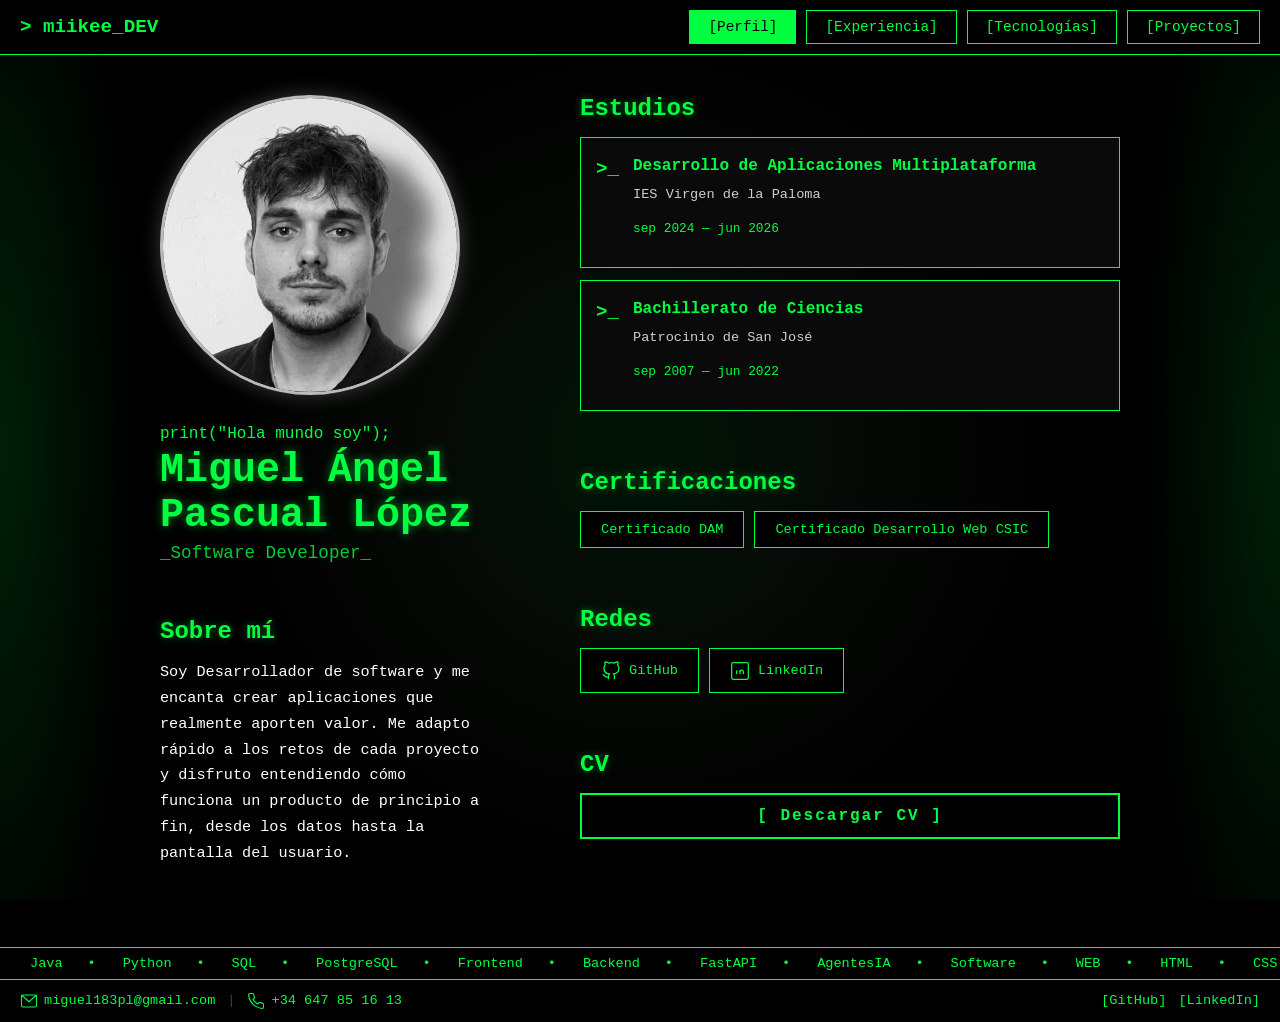
==== index.html @ 27bc2884 "Porfolio terminado" ====
<!DOCTYPE html>
<html lang="es">
<head>
    <meta charset="UTF-8">
    <meta name="viewport" content="width=device-width, initial-scale=1.0">
    <title>Miguel Ángel Pascual López | Portfolio</title>
    <link rel="stylesheet" href="css/general.css">
    <link rel="stylesheet" href="css/perfil.css">
</head>
<body>

    <nav class="navbar-top">
        <span class="brand">&gt; miikee_DEV</span>
        <a href="index.html" class="nav-btn active">[Perfil]</a>
        <a href="experiencia.html" class="nav-btn">[Experiencia]</a>
        <a href="tecnologias.html" class="nav-btn">[Tecnologías]</a>
        <a href="proyectos.html" class="nav-btn">[Proyectos]</a>
    </nav>

    <main class="main-content">

        <section class="hero">
            <!-- COLUMNA IZQUIERDA: IMAGEN + SOBRE MÍ -->
            <div class="hero-left">
                <div class="hero-image">
                    <img src="img/perfil.jpeg" alt="Foto de perfil">
                </div>

                <div class="hero-name">
                    <p class="greeting">print("Hola mundo soy");</p>
                    <h1>Miguel Ángel Pascual López</h1>
                    <p class="subtitle">_Software Developer_</p>
                </div>

                <div class="hero-section" id="sobre-mi">
                    <h2 class="section-title">Sobre mí</h2>
                    <div class="section-body">
                        <p>
                            Soy Desarrollador de software y me encanta crear aplicaciones 
                            que realmente aporten valor. Me adapto rápido a los retos de cada proyecto y disfruto 
                            entendiendo cómo funciona un producto de principio a fin, desde los datos 
                            hasta la pantalla del usuario.
                        </p>

                    </div>
                </div>
            </div>

            <!-- COLUMNA DERECHA: ESTUDIOS + CERTIFICACIONES -->
            <div class="hero-right">
                <div class="hero-section" id="estudios">
                    <h2 class="section-title">Estudios</h2>
                    <div class="section-body estudios-grid">
                        <div class="card">
                            <div class="card-icon">&gt;_</div>
                            <div class="card-content">
                                <h3>Desarrollo de Aplicaciones Multiplataforma</h3>
                                <p class="card-place">IES Virgen de la Paloma</p>
                                <p class="card-year">sep 2024 — jun 2026</p>
                            </div>
                        </div>
                        <div class="card">
                            <div class="card-icon">&gt;_</div>
                            <div class="card-content">
                                <h3>Bachillerato de Ciencias</h3>
                                <p class="card-place">Patrocinio de San José</p>
                                <p class="card-year">sep 2007 — jun 2022</p>
                            </div>
                        </div>
                    </div>
                </div>

                <div class="hero-section" id="certificaciones">
                    <h2 class="section-title">Certificaciones</h2>
                    <div class="section-body cert-grid">
                        <button class="cert-btn" data-cert="dam">Certificado DAM</button>
                        <button class="cert-btn" data-cert="csic">Certificado Desarrollo Web CSIC</button>
                    </div>
                </div>

                <div class="hero-section" id="redes">
                    <h2 class="section-title">Redes</h2>
                    <div class="section-body social-grid">
                        <a href="https://github.com/miikee183" target="_blank" class="social-btn">
                            <svg viewBox="0 0 24 24" fill="none" stroke="#00ff41" stroke-width="1.5" width="20" height="20">
                                <path d="M9 19c-5 1.5-5-2.5-7-3m14 6v-3.87a3.37 3.37 0 0 0-.94-2.61c3.14-.35 6.44-1.54 6.44-7A5.44 5.44 0 0 0 20 4.77 5.07 5.07 0 0 0 19.91 1S18.73.65 16 2.48a13.38 13.38 0 0 0-7 0C6.27.65 5.09 1 5.09 1A5.07 5.07 0 0 0 5 4.77a5.44 5.44 0 0 0-1.5 3.78c0 5.42 3.3 6.61 6.44 7A3.37 3.37 0 0 0 9 18.13V22"/>
                            </svg>
                            GitHub
                        </a>
                        <a href="https://www.linkedin.com/in/miguel-%C3%A1ngel-pascual-l%C3%B3pez-2480433a8/" target="_blank" class="social-btn">
                            <svg viewBox="0 0 24 24" fill="none" stroke="#00ff41" stroke-width="1.5" width="20" height="20">
                                <rect x="2" y="2" width="20" height="20" rx="2"/>
                                <path d="M8 11v5"/>
                                <path d="M8 8v0"/>
                                <path d="M12 16v-5"/>
                                <path d="M16 16v-3a2 2 0 0 0-4 0"/>
                            </svg>
                            LinkedIn
                        </a>
                    </div>
                </div>

                <div class="hero-section" id="cv">
                    <h2 class="section-title">CV</h2>
                    <div class="section-body">
                        <button class="cv-btn" id="downloadCv">[ Descargar CV ]</button>
                    </div>
                </div>
            </div>
        </section>

    </main>

    <footer class="navbar-bottom">
        <div class="tech-marquee">
            <div class="marquee-track">
                <span>Java</span><span>Python</span><span>SQL</span><span>PostgreSQL</span>
                <span>Frontend</span><span>Backend</span><span>FastAPI</span><span>AgentesIA</span>
                <span>Software</span><span>WEB</span><span>HTML</span><span>CSS</span><span>JS</span>
                <span>Godot</span>
                <span>Java</span><span>Python</span><span>SQL</span><span>PostgreSQL</span>
                <span>Frontend</span><span>Backend</span><span>FastAPI</span><span>AgentesIA</span>
                <span>Software</span><span>WEB</span><span>HTML</span><span>CSS</span><span>JS</span>
                <span>Godot</span>
            </div>
        </div>
        <div class="bottom-row">
            <div class="contact-info">
                <span class="contact-item">
                    <svg class="icon-line" viewBox="0 0 24 24" fill="none" stroke="#00ff41" stroke-width="1.5" width="18" height="18">
                        <rect x="2" y="4" width="20" height="16" rx="2"/>
                        <polyline points="2,4 12,13 22,4"/>
                    </svg>
                    miguel183pl@gmail.com
                </span>
                <span class="contact-sep">|</span>
                <span class="contact-item">
                    <svg class="icon-line" viewBox="0 0 24 24" fill="none" stroke="#00ff41" stroke-width="1.5" width="18" height="18">
                        <path d="M22 16.92v3a2 2 0 0 1-2.18 2 19.79 19.79 0 0 1-8.63-3.07 19.5 19.5 0 0 1-6-6 19.79 19.79 0 0 1-3.07-8.67A2 2 0 0 1 4.11 2h3a2 2 0 0 1 2 1.72 12.84 12.84 0 0 0 .7 2.81 2 2 0 0 1-.45 2.11L8.09 9.91a16 16 0 0 0 6 6l1.27-1.27a2 2 0 0 1 2.11-.45 12.84 12.84 0 0 0 2.81.7A2 2 0 0 1 22 16.92z"/>
                    </svg>
                    +34 647 85 16 13
                </span>
            </div>
            <div class="social-foot">
                <a href="https://github.com/miikee183" target="_blank">[GitHub]</a>
                <a href="https://www.linkedin.com/in/miguel-%C3%A1ngel-pascual-l%C3%B3pez-2480433a8/" target="_blank">[LinkedIn]</a>
            </div>
        </div>
    </footer>

    <div class="modal-overlay" id="certModal">
        <div class="modal-content">
            <button class="modal-close">&times;</button>
            <img id="certImage" src="" alt="Certificado">
        </div>
    </div>

    <script src="js/perfil.js"></script>
</body>
</html>
---- css/general.css ----
* {
    margin: 0;
    padding: 0;
    box-sizing: border-box;
}

body {
    background-color: #000;
    color: #fff;
    font-family: 'Courier New', Courier, monospace;
    min-height: 100vh;
    display: flex;
    flex-direction: column;
}

/* ========== TOP NAVBAR ========== */
.navbar-top {
    background-color: #000;
    border-bottom: 1px solid #00ff41;
    padding: 10px 20px;
    display: flex;
    align-items: center;
    gap: 10px;
    flex-wrap: wrap;
}

.navbar-top .brand {
    color: #00ff41;
    font-size: 1.2rem;
    font-weight: bold;
    margin-right: auto;
}

.nav-btn {
    background: #000;
    border: 1px solid #00ff41;
    color: #00ff41;
    padding: 8px 18px;
    font-family: 'Courier New', Courier, monospace;
    font-size: 0.9rem;
    cursor: pointer;
    transition: all 0.3s ease;
    text-decoration: none;
    display: inline-block;
}

.nav-btn:hover {
    background: #00ff41;
    color: #000;
    box-shadow: 0 0 10px #00ff41;
}

.nav-btn.active {
    background: #00ff41;
    color: #000;
}

/* ========== MAIN CONTENT ========== */
.main-content {
    flex: 1;
    padding: 40px 20px;
    max-width: 1000px;
    margin: 0 auto;
    width: 100%;
}

/* ========== BOTTOM BAR ========== */
.navbar-bottom {
    background-color: #000;
    border-top: 1px solid #00ff41;
    padding: 0;
    display: flex;
    flex-direction: column;
    font-size: 0.85rem;
}

.navbar-bottom .bottom-row {
    display: flex;
    justify-content: space-between;
    align-items: center;
    padding: 12px 20px;
    flex-wrap: wrap;
    gap: 10px;
}

.navbar-bottom .copy {
    color: #00ff41;
}

.navbar-bottom .social-links a {
    color: #00ff41;
    text-decoration: none;
    margin-left: 15px;
    border: 1px solid #00ff41;
    padding: 4px 12px;
    transition: all 0.3s ease;
}

.navbar-bottom .social-links a:hover {
    background: #00ff41;
    color: #000;
}

.navbar-bottom .contact-info {
    display: flex;
    align-items: center;
    gap: 12px;
    flex-wrap: wrap;
}

.navbar-bottom .contact-item {
    display: flex;
    align-items: center;
    gap: 6px;
    color: #00ff41;
}

.navbar-bottom .contact-item .icon-line {
    flex-shrink: 0;
}

.navbar-bottom .contact-sep {
    color: #00ff41;
    opacity: 0.4;
}

.navbar-bottom .social-foot {
    display: flex;
    align-items: center;
    gap: 12px;
}

.navbar-bottom .social-foot a {
    display: flex;
    align-items: center;
    gap: 5px;
    color: #00ff41;
    text-decoration: none;
    font-size: 0.85rem;
    transition: all 0.3s ease;
}

.navbar-bottom .social-foot a:hover {
    text-shadow: 0 0 8px #00ff41;
}

/* ========== TECH MARQUEE ========== */
.tech-marquee {
    width: 100%;
    overflow: hidden;
    border-bottom: 1px solid #00ff41;
    padding: 8px 0;
}

.tech-marquee .marquee-track {
    display: flex;
    gap: 0;
    width: max-content;
    animation: marqueeScroll 30s linear infinite;
}

.tech-marquee .marquee-track span {
    color: #00ff41;
    font-family: 'Courier New', Courier, monospace;
    font-size: 0.85rem;
    white-space: nowrap;
    padding: 0 30px;
    position: relative;
}

.tech-marquee .marquee-track span::after {
    content: '•';
    color: #00ff41;
    position: absolute;
    right: -3px;
}

.tech-marquee .marquee-track span:last-child::after {
    display: none;
}

@keyframes marqueeScroll {
    0% { transform: translateX(0); }
    100% { transform: translateX(-50%); }
}

/* ========== SCROLLBAR ========== */
::-webkit-scrollbar {
    width: 8px;
}

::-webkit-scrollbar-track {
    background: #000;
    border-left: 1px solid #00ff41;
}

::-webkit-scrollbar-thumb {
    background: #00ff41;
    border-radius: 0;
}

::-webkit-scrollbar-thumb:hover {
    background: #00cc33;
    box-shadow: 0 0 8px #00ff41;
}

/* Firefox */
* {
    scrollbar-width: thin;
    scrollbar-color: #00ff41 #000;
}

/* ========== FONDO DINÁMICO ========== */
body::before {
    content: '';
    position: fixed;
    inset: 0;
    background: radial-gradient(600px at var(--mx, 50%) var(--my, 50%), rgba(0, 255, 65, 0.08), rgba(144, 238, 144, 0.04), transparent 70%);
    pointer-events: none;
    z-index: -1;
}

body::after {
    content: '';
    position: fixed;
    inset: 0;
    background:
        radial-gradient(ellipse 200px 100% at left center, rgba(0, 255, 65, 0.12), transparent 70%),
        radial-gradient(ellipse 200px 100% at right center, rgba(0, 255, 65, 0.12), transparent 70%);
    pointer-events: none;
    z-index: -1;
}
---- css/perfil.css ----
/* ========== HERO (dos columnas) ========== */
.hero {
    display: flex;
    gap: 100px;
    align-items: flex-start;
    animation: fadeIn 1s ease;
}

/* COLUMNA IZQUIERDA */
.hero-left {
    flex: 0 0 320px;
    display: flex;
    flex-direction: column;
    gap: 25px;
}

.hero-image {
    margin-left: 0;
}

.hero-image img {
    width: 100%;
    max-width: 300px;
    height: auto;
    aspect-ratio: 1 / 1;
    border-radius: 50%;
    border: 3px solid #00ff41;
    object-fit: cover;
    box-shadow: 0 0 20px rgba(0, 255, 65, 0.3);
    filter: grayscale(100%);
    transition: transform 0.3s ease, filter 0.3s ease, box-shadow 0.3s ease;
}

.hero-image img:hover {
    transform: scale(1.05);
    filter: grayscale(0%);
    box-shadow: 0 0 30px rgba(0, 255, 65, 0.5);
}

/* COLUMNA DERECHA */
.hero-right {
    flex: 1;
    min-width: 0;
    display: flex;
    flex-direction: column;
    gap: 30px;
}

/* ========== NOMBRE Y TÍTULO ========== */
.hero-name {
    margin-bottom: 5px;
}
.greeting {
    color: #00ff41;
    font-size: 1rem;
    margin-bottom: 5px;
}

h1 {
    color: #00ff41;
    font-size: 2.5rem;
    margin-bottom: 5px;
    text-shadow: 0 0 10px rgba(0, 255, 65, 0.5);
}

.subtitle {
    color: #00ff41;
    font-size: 1.1rem;
    margin-bottom: 25px;
    opacity: 0.8;
}

/* ========== SECTIONS DENTRO DE COLUMNAS ========== */
.hero-section {
    margin-bottom: 28px;
}

.section-title {
    color: #00ff41;
    font-size: 1.5rem;
    margin-bottom: 15px;
    text-shadow: 0 0 8px rgba(0, 255, 65, 0.4);
}

.section-body {
    color: #fff;
    font-size: 0.95rem;
    line-height: 1.7;
}

.section-body p {
    margin-bottom: 12px;
}

.highlight {
    color: #00ff41;
    font-weight: bold;
}

/* ========== CARDS ========== */
.card {
    background: #0a0a0a;
    border: 1px solid #00ff41;
    padding: 15px;
    display: flex;
    align-items: flex-start;
    gap: 12px;
    transition: all 0.3s ease;
}

.card:hover {
    box-shadow: 0 0 12px rgba(0, 255, 65, 0.2);
}

.card-icon {
    color: #00ff41;
    font-size: 1.2rem;
    font-weight: bold;
    font-family: 'Courier New', Courier, monospace;
    flex-shrink: 0;
    min-width: 25px;
}

.card-content h3 {
    color: #00ff41;
    font-size: 1rem;
    margin-bottom: 3px;
}

.card-place {
    color: #fff;
    font-size: 0.85rem;
    opacity: 0.8;
}

.card-year {
    color: #00ff41;
    font-size: 0.8rem;
    margin-top: 2px;
}

/* ========== ESTUDIOS GRID ========== */
.estudios-grid {
    display: grid;
    grid-template-columns: 1fr;
    gap: 12px;
}

/* ========== CERTIFICACIONES BOTONES ========== */
.cert-grid {
    display: flex;
    flex-wrap: wrap;
    gap: 10px;
}

.cert-btn {
    background: #000;
    border: 1px solid #00ff41;
    color: #00ff41;
    padding: 10px 20px;
    font-family: 'Courier New', Courier, monospace;
    font-size: 0.85rem;
    cursor: pointer;
    transition: all 0.3s ease;
}

.cert-btn:hover {
    background: #00ff41;
    color: #000;
    box-shadow: 0 0 10px #00ff41;
}

/* ========== SOCIAL ========== */
.social-grid {
    display: flex;
    flex-wrap: wrap;
    gap: 10px;
}

.social-btn {
    display: flex;
    align-items: center;
    gap: 8px;
    background: #000;
    border: 1px solid #00ff41;
    color: #00ff41;
    padding: 10px 20px;
    font-family: 'Courier New', Courier, monospace;
    font-size: 0.85rem;
    text-decoration: none;
    cursor: pointer;
    transition: all 0.3s ease;
}

.social-btn:hover {
    background: #00ff41;
    color: #000;
    box-shadow: 0 0 10px #00ff41;
}

.social-btn:hover svg {
    stroke: #000;
}

/* ========== CV BUTTON ========== */
.cv-btn {
    background: #000;
    border: 2px solid #00ff41;
    color: #00ff41;
    padding: 12px 30px;
    font-family: 'Courier New', Courier, monospace;
    font-size: 1rem;
    font-weight: bold;
    cursor: pointer;
    transition: all 0.3s ease;
    letter-spacing: 2px;
    width: 100%;
}

.cv-btn:hover {
    background: #00ff41;
    color: #000;
    box-shadow: 0 0 15px #00ff41;
}

/* ========== MODAL ========== */
.modal-overlay {
    display: none;
    position: fixed;
    inset: 0;
    background: rgba(0, 0, 0, 0.9);
    justify-content: center;
    align-items: center;
    z-index: 1000;
    animation: fadeIn 0.3s ease;
}

.modal-overlay.show {
    display: flex;
}

.modal-content {
    position: relative;
    max-width: 90vw;
    max-height: 90vh;
    overflow: hidden;
}

.modal-content img {
    display: block;
    max-width: 100%;
    max-height: 85vh;
    border: 2px solid #00ff41;
    box-shadow: 0 0 30px rgba(0, 255, 65, 0.3);
}

.modal-content::after {
    content: '';
    position: absolute;
    left: 0;
    width: 100%;
    height: 3px;
    background: #00ff41;
    box-shadow: 0 0 12px #00ff41, 0 0 25px rgba(0, 255, 65, 0.6);
    animation: scanLine 3s linear infinite;
    pointer-events: none;
}

@keyframes scanLine {
    0% { top: 0; }
    50% { top: 100%; }
    100% { top: 0; }
}

.modal-close {
    position: absolute;
    top: -40px;
    right: 0;
    background: none;
    border: none;
    color: #00ff41;
    font-size: 2rem;
    cursor: pointer;
    transition: transform 0.2s ease;
}

.modal-close:hover {
    transform: scale(1.2);
}

/* ========== ANIMATIONS ========== */
@keyframes blink {
    50% { opacity: 0; }
}

@keyframes fadeIn {
    from { opacity: 0; transform: translateY(20px); }
    to { opacity: 1; transform: translateY(0); }
}

/* ========== RESPONSIVE ========== */
@media (max-width: 900px) {
    .hero {
        flex-direction: column;
        align-items: center;
    }

    .hero-left {
        flex: none;
        width: 100%;
        align-items: center;
    }

    .hero-image {
        text-align: center;
    }

    .hero-image img {
        max-width: 200px;
    }

    .section-title {
        text-align: center;
    }

    .cert-grid {
        justify-content: center;
    }
}
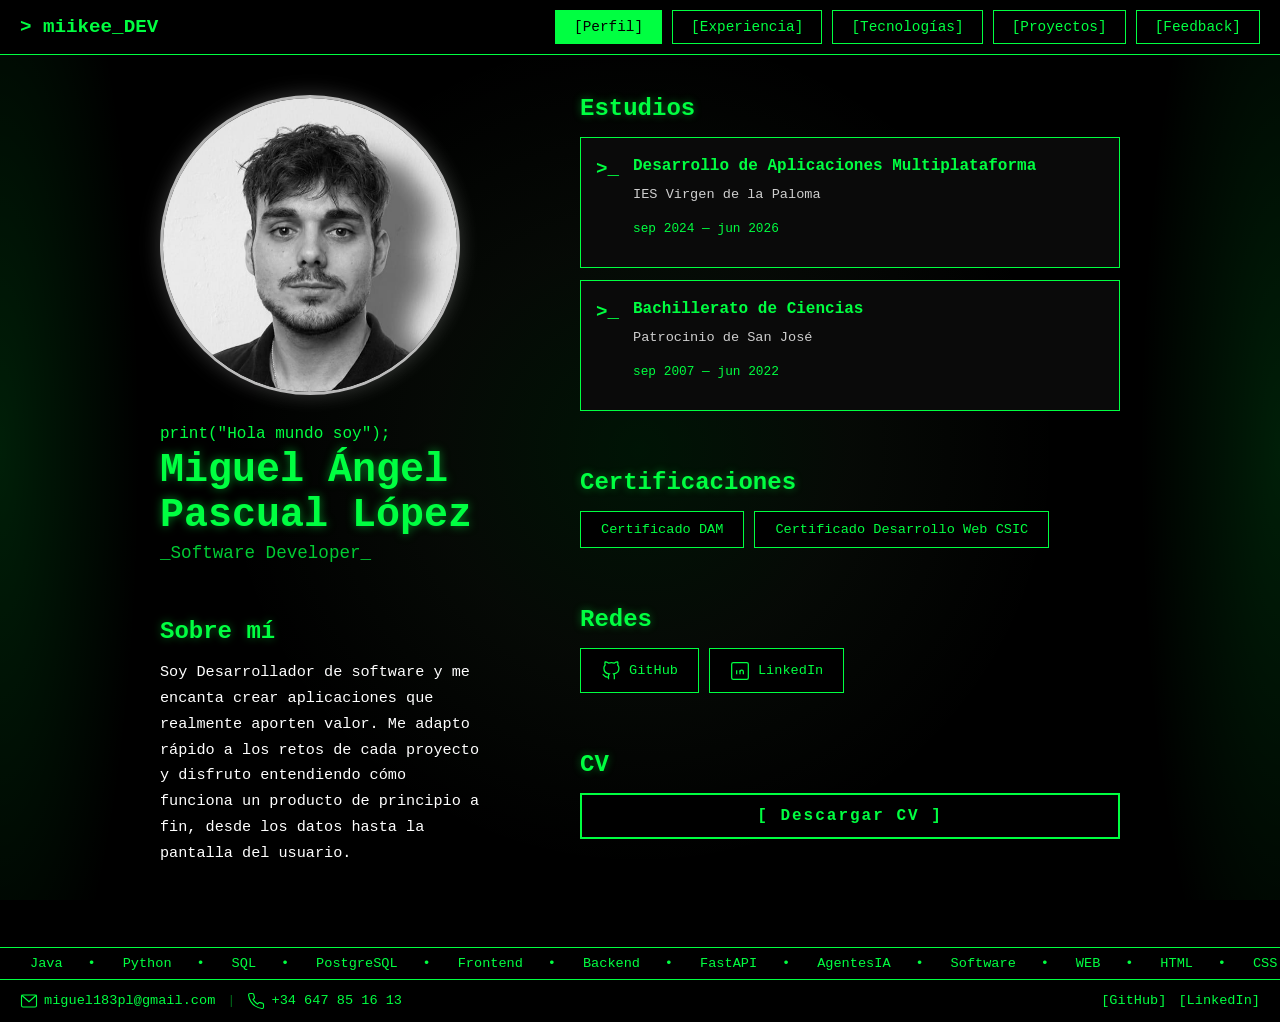
==== commit bd75a584: "Añadí servidor con uvicorn y una base de datos en Postgres para gestionar comentarios para la nueva " ====
--- a/index.html
+++ b/index.html
@@ -15,6 +15,7 @@
         <a href="experiencia.html" class="nav-btn">[Experiencia]</a>
         <a href="tecnologias.html" class="nav-btn">[Tecnologías]</a>
         <a href="proyectos.html" class="nav-btn">[Proyectos]</a>
+        <a href="feedback.html" class="nav-btn">[Feedback]</a>
     </nav>
 
     <main class="main-content">
--- a/css/general.css
+++ b/css/general.css
@@ -13,7 +13,6 @@
     flex-direction: column;
 }
 
-/* ========== TOP NAVBAR ========== */
 .navbar-top {
     background-color: #000;
     border-bottom: 1px solid #00ff41;
@@ -55,7 +54,6 @@
     color: #000;
 }
 
-/* ========== MAIN CONTENT ========== */
 .main-content {
     flex: 1;
     padding: 40px 20px;
@@ -64,7 +62,6 @@
     width: 100%;
 }
 
-/* ========== BOTTOM BAR ========== */
 .navbar-bottom {
     background-color: #000;
     border-top: 1px solid #00ff41;
@@ -144,7 +141,6 @@
     text-shadow: 0 0 8px #00ff41;
 }
 
-/* ========== TECH MARQUEE ========== */
 .tech-marquee {
     width: 100%;
     overflow: hidden;
@@ -184,7 +180,6 @@
     100% { transform: translateX(-50%); }
 }
 
-/* ========== SCROLLBAR ========== */
 ::-webkit-scrollbar {
     width: 8px;
 }
@@ -204,13 +199,11 @@
     box-shadow: 0 0 8px #00ff41;
 }
 
-/* Firefox */
 * {
     scrollbar-width: thin;
     scrollbar-color: #00ff41 #000;
 }
 
-/* ========== FONDO DINÁMICO ========== */
 body::before {
     content: '';
     position: fixed;
@@ -218,6 +211,54 @@
     background: radial-gradient(600px at var(--mx, 50%) var(--my, 50%), rgba(0, 255, 65, 0.08), rgba(144, 238, 144, 0.04), transparent 70%);
     pointer-events: none;
     z-index: -1;
+}
+
+/* ========== MOBILE ========== */
+@media (max-width: 600px) {
+    .navbar-top {
+        flex-direction: row;
+        flex-wrap: wrap;
+        justify-content: center;
+        gap: 6px;
+        padding: 12px 10px;
+    }
+
+    .navbar-top .brand {
+        margin-right: 0;
+        text-align: center;
+        font-size: 1.1rem;
+        width: 100%;
+    }
+
+    .navbar-top .nav-btn {
+        width: calc(50% - 3px);
+        text-align: center;
+        padding: 8px 10px;
+        font-size: 0.85rem;
+    }
+
+    .bottom-row {
+        display: grid;
+        grid-template-columns: 1fr 1fr;
+        align-items: center;
+        gap: 10px;
+    }
+
+    .bottom-row .contact-info {
+        flex-direction: column;
+        align-items: flex-start;
+        gap: 6px;
+    }
+
+    .bottom-row .contact-sep {
+        display: none;
+    }
+
+    .bottom-row .social-foot {
+        flex-direction: column;
+        align-items: flex-end;
+        gap: 6px;
+    }
 }
 
 body::after {
--- a/css/perfil.css
+++ b/css/perfil.css
@@ -1,4 +1,3 @@
-/* ========== HERO (dos columnas) ========== */
 .hero {
     display: flex;
     gap: 100px;
@@ -6,7 +5,6 @@
     animation: fadeIn 1s ease;
 }
 
-/* COLUMNA IZQUIERDA */
 .hero-left {
     flex: 0 0 320px;
     display: flex;
@@ -37,7 +35,6 @@
     box-shadow: 0 0 30px rgba(0, 255, 65, 0.5);
 }
 
-/* COLUMNA DERECHA */
 .hero-right {
     flex: 1;
     min-width: 0;
@@ -46,7 +43,6 @@
     gap: 30px;
 }
 
-/* ========== NOMBRE Y TÍTULO ========== */
 .hero-name {
     margin-bottom: 5px;
 }
@@ -70,7 +66,6 @@
     opacity: 0.8;
 }
 
-/* ========== SECTIONS DENTRO DE COLUMNAS ========== */
 .hero-section {
     margin-bottom: 28px;
 }
@@ -97,7 +92,6 @@
     font-weight: bold;
 }
 
-/* ========== CARDS ========== */
 .card {
     background: #0a0a0a;
     border: 1px solid #00ff41;
@@ -139,14 +133,12 @@
     margin-top: 2px;
 }
 
-/* ========== ESTUDIOS GRID ========== */
 .estudios-grid {
     display: grid;
     grid-template-columns: 1fr;
     gap: 12px;
 }
 
-/* ========== CERTIFICACIONES BOTONES ========== */
 .cert-grid {
     display: flex;
     flex-wrap: wrap;
@@ -170,7 +162,6 @@
     box-shadow: 0 0 10px #00ff41;
 }
 
-/* ========== SOCIAL ========== */
 .social-grid {
     display: flex;
     flex-wrap: wrap;
@@ -202,7 +193,6 @@
     stroke: #000;
 }
 
-/* ========== CV BUTTON ========== */
 .cv-btn {
     background: #000;
     border: 2px solid #00ff41;
@@ -223,7 +213,6 @@
     box-shadow: 0 0 15px #00ff41;
 }
 
-/* ========== MODAL ========== */
 .modal-overlay {
     display: none;
     position: fixed;
@@ -288,7 +277,6 @@
     transform: scale(1.2);
 }
 
-/* ========== ANIMATIONS ========== */
 @keyframes blink {
     50% { opacity: 0; }
 }
@@ -298,7 +286,6 @@
     to { opacity: 1; transform: translateY(0); }
 }
 
-/* ========== RESPONSIVE ========== */
 @media (max-width: 900px) {
     .hero {
         flex-direction: column;
@@ -326,4 +313,12 @@
     .cert-grid {
         justify-content: center;
     }
-}
+
+    .hero-right {
+        gap: 15px;
+    }
+
+    .hero-section {
+        margin-bottom: 15px;
+    }
+}
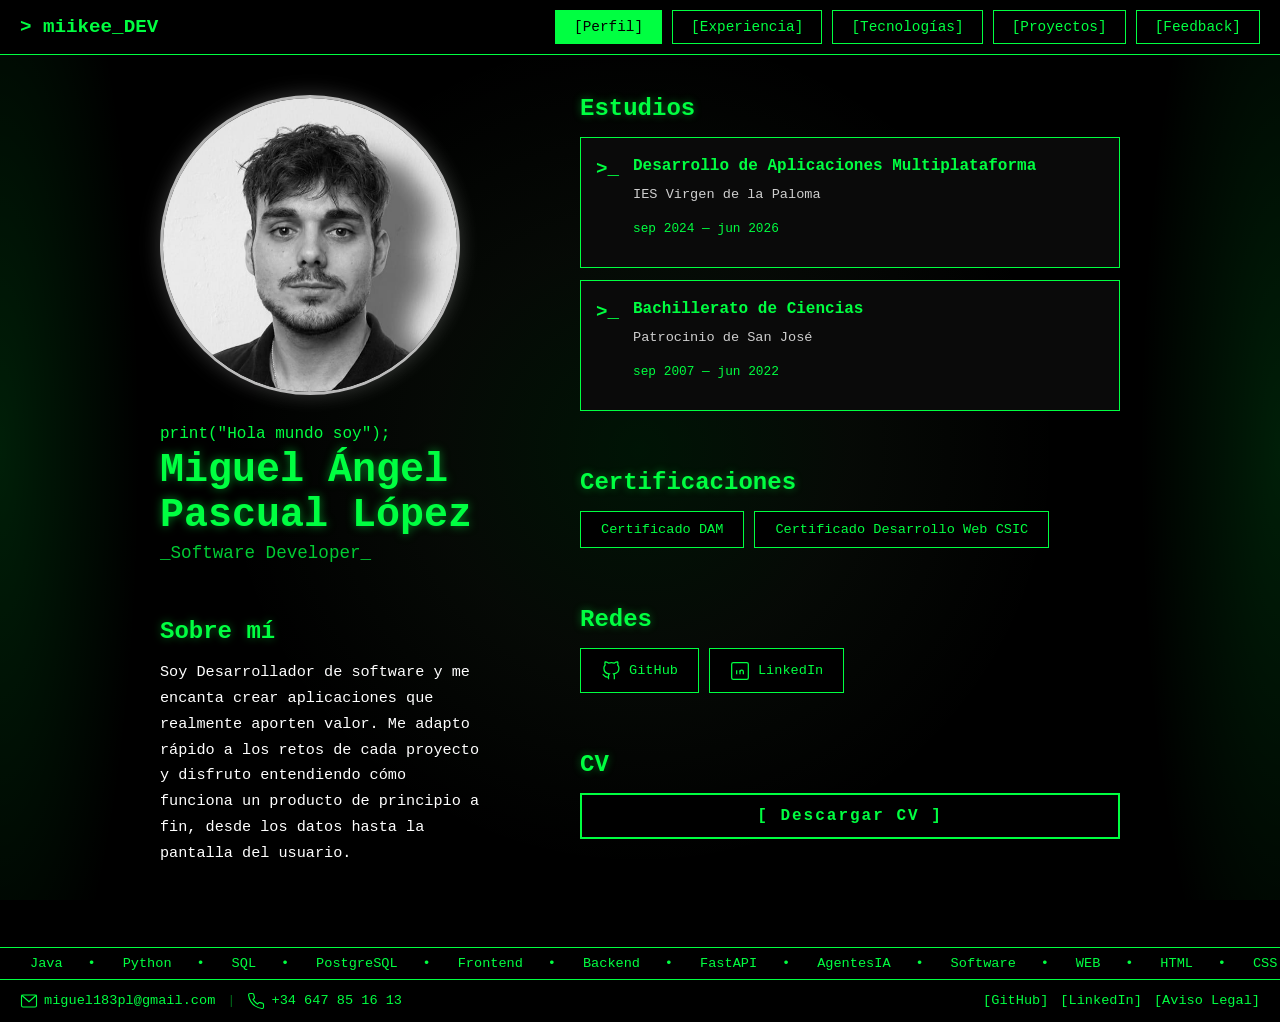
==== commit 7b896b26: "feat: feedback system, legal notice, like toggle, cooldown" ====
--- a/index.html
+++ b/index.html
@@ -145,6 +145,7 @@
             <div class="social-foot">
                 <a href="https://github.com/miikee183" target="_blank">[GitHub]</a>
                 <a href="https://www.linkedin.com/in/miguel-%C3%A1ngel-pascual-l%C3%B3pez-2480433a8/" target="_blank">[LinkedIn]</a>
+                <a href="legal.html">[Aviso Legal]</a>
             </div>
         </div>
     </footer>
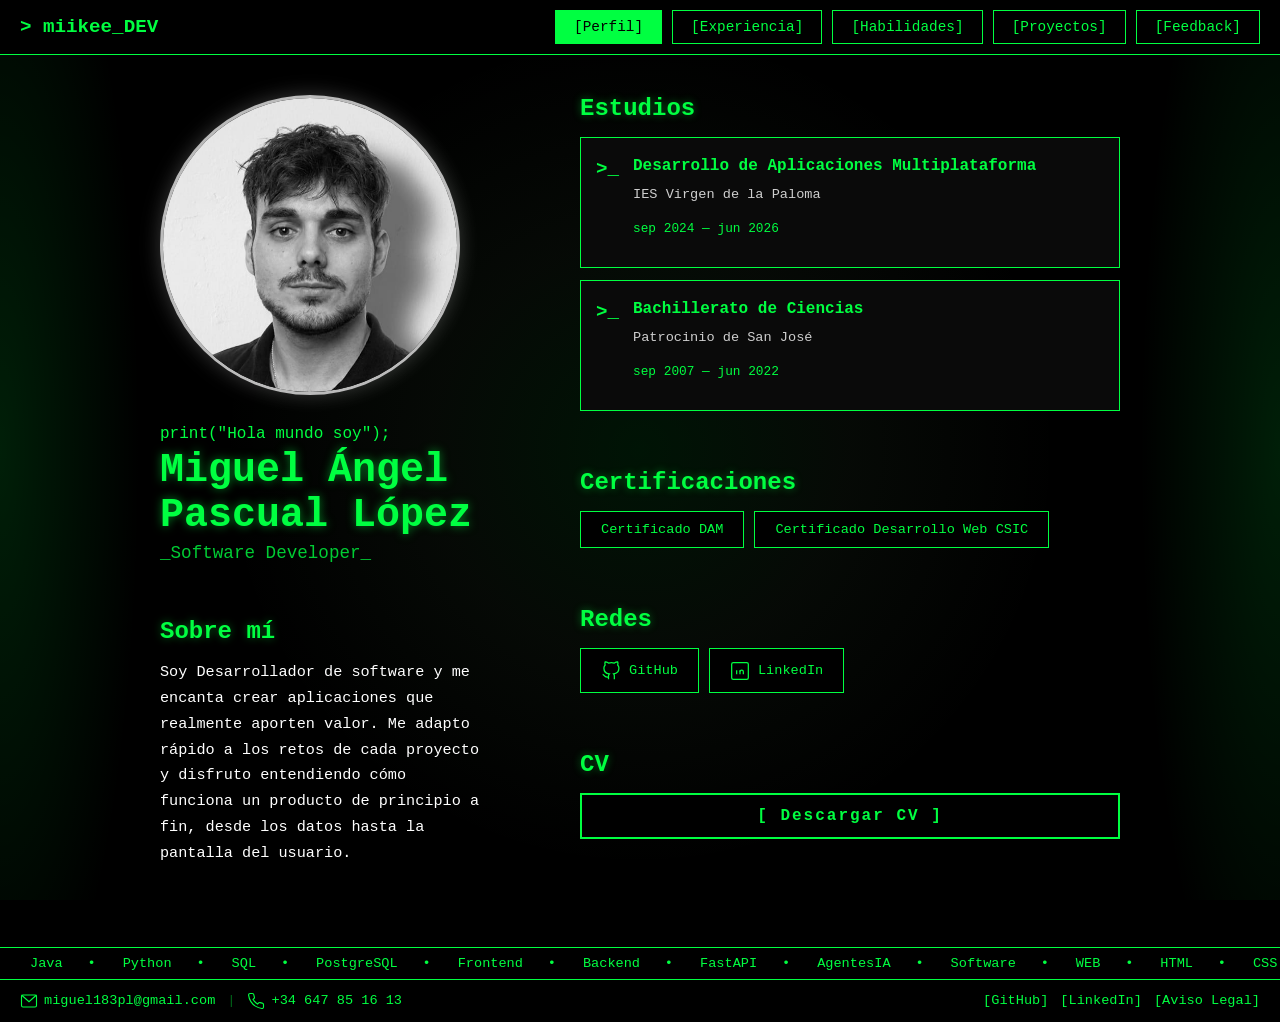
==== commit 170f37bc: "cambio de Técnologias a Habilidades" ====
--- a/index.html
+++ b/index.html
@@ -13,7 +13,7 @@
         <span class="brand">&gt; miikee_DEV</span>
         <a href="index.html" class="nav-btn active">[Perfil]</a>
         <a href="experiencia.html" class="nav-btn">[Experiencia]</a>
-        <a href="tecnologias.html" class="nav-btn">[Tecnologías]</a>
+        <a href="tecnologias.html" class="nav-btn">[Habilidades]</a>
         <a href="proyectos.html" class="nav-btn">[Proyectos]</a>
         <a href="feedback.html" class="nav-btn">[Feedback]</a>
     </nav>
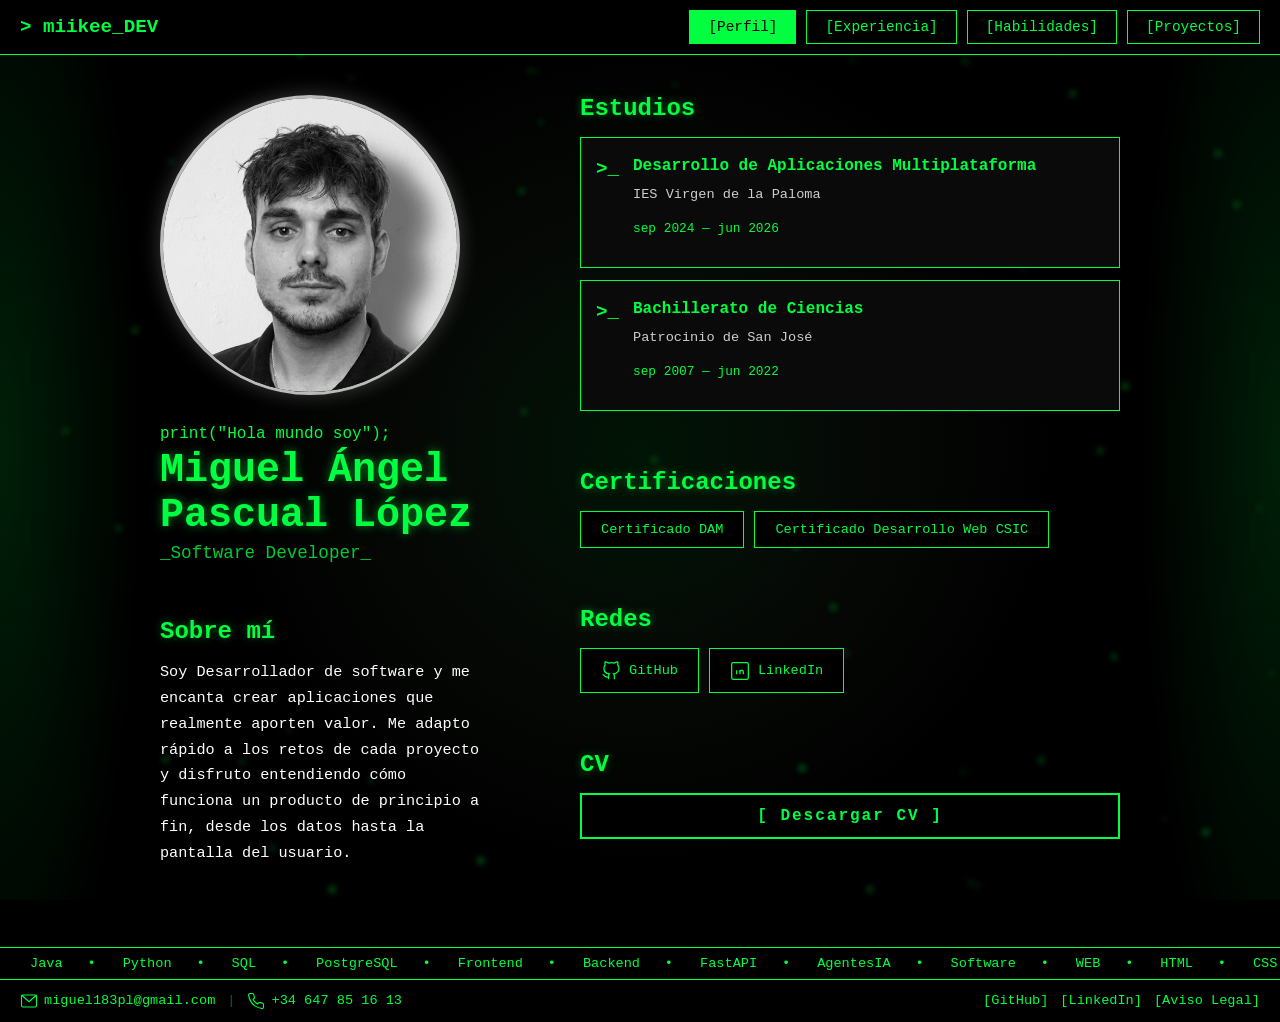
==== commit 78853640: "Delete Feedback page. server and database" ====
--- a/index.html
+++ b/index.html
@@ -15,7 +15,6 @@
         <a href="experiencia.html" class="nav-btn">[Experiencia]</a>
         <a href="tecnologias.html" class="nav-btn">[Habilidades]</a>
         <a href="proyectos.html" class="nav-btn">[Proyectos]</a>
-        <a href="feedback.html" class="nav-btn">[Feedback]</a>
     </nav>
 
     <main class="main-content">
--- a/css/general.css
+++ b/css/general.css
@@ -271,3 +271,14 @@
     pointer-events: none;
     z-index: -1;
 }
+
+#particles-canvas {
+    position: fixed;
+    inset: 0;
+    width: 100%;
+    height: 100%;
+    pointer-events: none;
+    z-index: -1;
+    filter: blur(3px);
+    opacity: 0.5;
+}
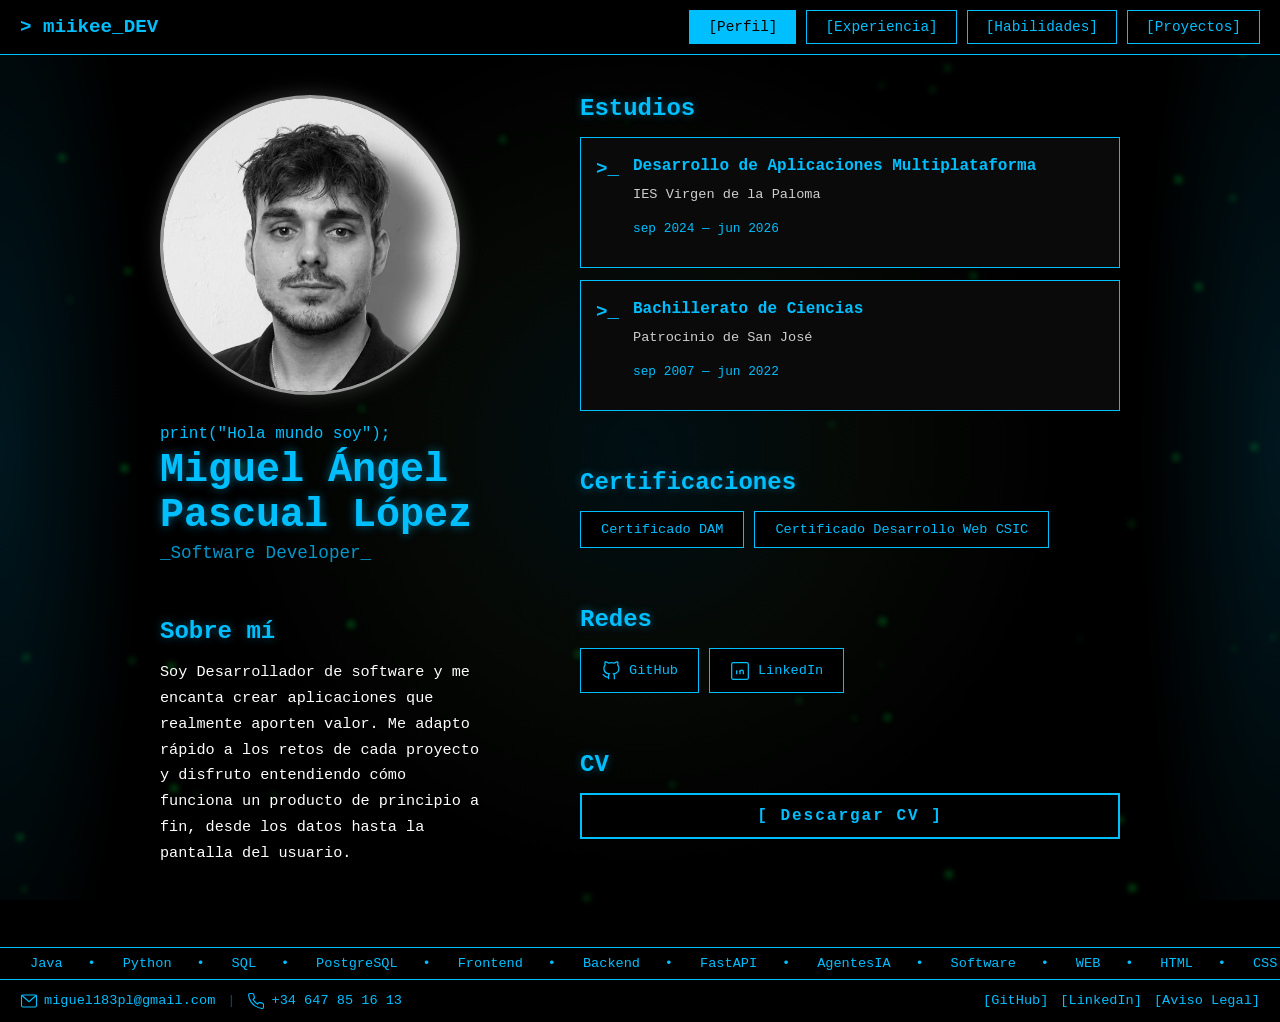
==== commit 91131e2f: "Update Change Color web" ====
--- a/index.html
+++ b/index.html
@@ -82,13 +82,13 @@
                     <h2 class="section-title">Redes</h2>
                     <div class="section-body social-grid">
                         <a href="https://github.com/miikee183" target="_blank" class="social-btn">
-                            <svg viewBox="0 0 24 24" fill="none" stroke="#00ff41" stroke-width="1.5" width="20" height="20">
+                            <svg viewBox="0 0 24 24" fill="none" stroke="#00bfff" stroke-width="1.5" width="20" height="20">
                                 <path d="M9 19c-5 1.5-5-2.5-7-3m14 6v-3.87a3.37 3.37 0 0 0-.94-2.61c3.14-.35 6.44-1.54 6.44-7A5.44 5.44 0 0 0 20 4.77 5.07 5.07 0 0 0 19.91 1S18.73.65 16 2.48a13.38 13.38 0 0 0-7 0C6.27.65 5.09 1 5.09 1A5.07 5.07 0 0 0 5 4.77a5.44 5.44 0 0 0-1.5 3.78c0 5.42 3.3 6.61 6.44 7A3.37 3.37 0 0 0 9 18.13V22"/>
                             </svg>
                             GitHub
                         </a>
                         <a href="https://www.linkedin.com/in/miguel-%C3%A1ngel-pascual-l%C3%B3pez-2480433a8/" target="_blank" class="social-btn">
-                            <svg viewBox="0 0 24 24" fill="none" stroke="#00ff41" stroke-width="1.5" width="20" height="20">
+                            <svg viewBox="0 0 24 24" fill="none" stroke="#00bfff" stroke-width="1.5" width="20" height="20">
                                 <rect x="2" y="2" width="20" height="20" rx="2"/>
                                 <path d="M8 11v5"/>
                                 <path d="M8 8v0"/>
@@ -127,7 +127,7 @@
         <div class="bottom-row">
             <div class="contact-info">
                 <span class="contact-item">
-                    <svg class="icon-line" viewBox="0 0 24 24" fill="none" stroke="#00ff41" stroke-width="1.5" width="18" height="18">
+                    <svg class="icon-line" viewBox="0 0 24 24" fill="none" stroke="#00bfff" stroke-width="1.5" width="18" height="18">
                         <rect x="2" y="4" width="20" height="16" rx="2"/>
                         <polyline points="2,4 12,13 22,4"/>
                     </svg>
@@ -135,7 +135,7 @@
                 </span>
                 <span class="contact-sep">|</span>
                 <span class="contact-item">
-                    <svg class="icon-line" viewBox="0 0 24 24" fill="none" stroke="#00ff41" stroke-width="1.5" width="18" height="18">
+                    <svg class="icon-line" viewBox="0 0 24 24" fill="none" stroke="#00bfff" stroke-width="1.5" width="18" height="18">
                         <path d="M22 16.92v3a2 2 0 0 1-2.18 2 19.79 19.79 0 0 1-8.63-3.07 19.5 19.5 0 0 1-6-6 19.79 19.79 0 0 1-3.07-8.67A2 2 0 0 1 4.11 2h3a2 2 0 0 1 2 1.72 12.84 12.84 0 0 0 .7 2.81 2 2 0 0 1-.45 2.11L8.09 9.91a16 16 0 0 0 6 6l1.27-1.27a2 2 0 0 1 2.11-.45 12.84 12.84 0 0 0 2.81.7A2 2 0 0 1 22 16.92z"/>
                     </svg>
                     +34 647 85 16 13
--- a/css/general.css
+++ b/css/general.css
@@ -15,7 +15,7 @@
 
 .navbar-top {
     background-color: #000;
-    border-bottom: 1px solid #00ff41;
+    border-bottom: 1px solid #00bfff;
     padding: 10px 20px;
     display: flex;
     align-items: center;
@@ -24,7 +24,7 @@
 }
 
 .navbar-top .brand {
-    color: #00ff41;
+    color: #00bfff;
     font-size: 1.2rem;
     font-weight: bold;
     margin-right: auto;
@@ -32,8 +32,8 @@
 
 .nav-btn {
     background: #000;
-    border: 1px solid #00ff41;
-    color: #00ff41;
+    border: 1px solid #00bfff;
+    color: #00bfff;
     padding: 8px 18px;
     font-family: 'Courier New', Courier, monospace;
     font-size: 0.9rem;
@@ -44,13 +44,13 @@
 }
 
 .nav-btn:hover {
-    background: #00ff41;
+    background: #00bfff;
     color: #000;
-    box-shadow: 0 0 10px #00ff41;
+    box-shadow: 0 0 10px #00bfff;
 }
 
 .nav-btn.active {
-    background: #00ff41;
+    background: #00bfff;
     color: #000;
 }
 
@@ -64,7 +64,7 @@
 
 .navbar-bottom {
     background-color: #000;
-    border-top: 1px solid #00ff41;
+    border-top: 1px solid #00bfff;
     padding: 0;
     display: flex;
     flex-direction: column;
@@ -81,20 +81,20 @@
 }
 
 .navbar-bottom .copy {
-    color: #00ff41;
+    color: #00bfff;
 }
 
 .navbar-bottom .social-links a {
-    color: #00ff41;
+    color: #00bfff;
     text-decoration: none;
     margin-left: 15px;
-    border: 1px solid #00ff41;
+    border: 1px solid #00bfff;
     padding: 4px 12px;
     transition: all 0.3s ease;
 }
 
 .navbar-bottom .social-links a:hover {
-    background: #00ff41;
+    background: #00bfff;
     color: #000;
 }
 
@@ -109,7 +109,7 @@
     display: flex;
     align-items: center;
     gap: 6px;
-    color: #00ff41;
+    color: #00bfff;
 }
 
 .navbar-bottom .contact-item .icon-line {
@@ -117,7 +117,7 @@
 }
 
 .navbar-bottom .contact-sep {
-    color: #00ff41;
+    color: #00bfff;
     opacity: 0.4;
 }
 
@@ -131,20 +131,20 @@
     display: flex;
     align-items: center;
     gap: 5px;
-    color: #00ff41;
+    color: #00bfff;
     text-decoration: none;
     font-size: 0.85rem;
     transition: all 0.3s ease;
 }
 
 .navbar-bottom .social-foot a:hover {
-    text-shadow: 0 0 8px #00ff41;
+    text-shadow: 0 0 8px #00bfff;
 }
 
 .tech-marquee {
     width: 100%;
     overflow: hidden;
-    border-bottom: 1px solid #00ff41;
+    border-bottom: 1px solid #00bfff;
     padding: 8px 0;
 }
 
@@ -156,7 +156,7 @@
 }
 
 .tech-marquee .marquee-track span {
-    color: #00ff41;
+    color: #00bfff;
     font-family: 'Courier New', Courier, monospace;
     font-size: 0.85rem;
     white-space: nowrap;
@@ -166,7 +166,7 @@
 
 .tech-marquee .marquee-track span::after {
     content: '•';
-    color: #00ff41;
+    color: #00bfff;
     position: absolute;
     right: -3px;
 }
@@ -186,29 +186,29 @@
 
 ::-webkit-scrollbar-track {
     background: #000;
-    border-left: 1px solid #00ff41;
+    border-left: 1px solid #00bfff;
 }
 
 ::-webkit-scrollbar-thumb {
-    background: #00ff41;
+    background: #00bfff;
     border-radius: 0;
 }
 
 ::-webkit-scrollbar-thumb:hover {
     background: #00cc33;
-    box-shadow: 0 0 8px #00ff41;
+    box-shadow: 0 0 8px #00bfff;
 }
 
 * {
     scrollbar-width: thin;
-    scrollbar-color: #00ff41 #000;
+    scrollbar-color: #00bfff #000;
 }
 
 body::before {
     content: '';
     position: fixed;
     inset: 0;
-    background: radial-gradient(600px at var(--mx, 50%) var(--my, 50%), rgba(0, 255, 65, 0.08), rgba(144, 238, 144, 0.04), transparent 70%);
+    background: radial-gradient(600px at var(--mx, 50%) var(--my, 50%), rgba(0, 191, 255, 0.08), rgba(144, 238, 144, 0.04), transparent 70%);
     pointer-events: none;
     z-index: -1;
 }
@@ -266,8 +266,8 @@
     position: fixed;
     inset: 0;
     background:
-        radial-gradient(ellipse 200px 100% at left center, rgba(0, 255, 65, 0.12), transparent 70%),
-        radial-gradient(ellipse 200px 100% at right center, rgba(0, 255, 65, 0.12), transparent 70%);
+        radial-gradient(ellipse 200px 100% at left center, rgba(0, 191, 255, 0.12), transparent 70%),
+        radial-gradient(ellipse 200px 100% at right center, rgba(0, 191, 255, 0.12), transparent 70%);
     pointer-events: none;
     z-index: -1;
 }
--- a/css/perfil.css
+++ b/css/perfil.css
@@ -22,9 +22,9 @@
     height: auto;
     aspect-ratio: 1 / 1;
     border-radius: 50%;
-    border: 3px solid #00ff41;
+    border: 3px solid #00bfff;
     object-fit: cover;
-    box-shadow: 0 0 20px rgba(0, 255, 65, 0.3);
+    box-shadow: 0 0 20px rgba(0, 191, 255, 0.3);
     filter: grayscale(100%);
     transition: transform 0.3s ease, filter 0.3s ease, box-shadow 0.3s ease;
 }
@@ -32,7 +32,7 @@
 .hero-image img:hover {
     transform: scale(1.05);
     filter: grayscale(0%);
-    box-shadow: 0 0 30px rgba(0, 255, 65, 0.5);
+    box-shadow: 0 0 30px rgba(0, 191, 255, 0.5);
 }
 
 .hero-right {
@@ -47,20 +47,20 @@
     margin-bottom: 5px;
 }
 .greeting {
-    color: #00ff41;
+    color: #00bfff;
     font-size: 1rem;
     margin-bottom: 5px;
 }
 
 h1 {
-    color: #00ff41;
+    color: #00bfff;
     font-size: 2.5rem;
     margin-bottom: 5px;
-    text-shadow: 0 0 10px rgba(0, 255, 65, 0.5);
+    text-shadow: 0 0 10px rgba(0, 191, 255, 0.5);
 }
 
 .subtitle {
-    color: #00ff41;
+    color: #00bfff;
     font-size: 1.1rem;
     margin-bottom: 25px;
     opacity: 0.8;
@@ -71,10 +71,10 @@
 }
 
 .section-title {
-    color: #00ff41;
+    color: #00bfff;
     font-size: 1.5rem;
     margin-bottom: 15px;
-    text-shadow: 0 0 8px rgba(0, 255, 65, 0.4);
+    text-shadow: 0 0 8px rgba(0, 191, 255, 0.4);
 }
 
 .section-body {
@@ -88,13 +88,13 @@
 }
 
 .highlight {
-    color: #00ff41;
+    color: #00bfff;
     font-weight: bold;
 }
 
 .card {
     background: #0a0a0a;
-    border: 1px solid #00ff41;
+    border: 1px solid #00bfff;
     padding: 15px;
     display: flex;
     align-items: flex-start;
@@ -103,11 +103,11 @@
 }
 
 .card:hover {
-    box-shadow: 0 0 12px rgba(0, 255, 65, 0.2);
+    box-shadow: 0 0 12px rgba(0, 191, 255, 0.2);
 }
 
 .card-icon {
-    color: #00ff41;
+    color: #00bfff;
     font-size: 1.2rem;
     font-weight: bold;
     font-family: 'Courier New', Courier, monospace;
@@ -116,7 +116,7 @@
 }
 
 .card-content h3 {
-    color: #00ff41;
+    color: #00bfff;
     font-size: 1rem;
     margin-bottom: 3px;
 }
@@ -128,7 +128,7 @@
 }
 
 .card-year {
-    color: #00ff41;
+    color: #00bfff;
     font-size: 0.8rem;
     margin-top: 2px;
 }
@@ -147,8 +147,8 @@
 
 .cert-btn {
     background: #000;
-    border: 1px solid #00ff41;
-    color: #00ff41;
+    border: 1px solid #00bfff;
+    color: #00bfff;
     padding: 10px 20px;
     font-family: 'Courier New', Courier, monospace;
     font-size: 0.85rem;
@@ -157,9 +157,9 @@
 }
 
 .cert-btn:hover {
-    background: #00ff41;
+    background: #00bfff;
     color: #000;
-    box-shadow: 0 0 10px #00ff41;
+    box-shadow: 0 0 10px #00bfff;
 }
 
 .social-grid {
@@ -173,8 +173,8 @@
     align-items: center;
     gap: 8px;
     background: #000;
-    border: 1px solid #00ff41;
-    color: #00ff41;
+    border: 1px solid #00bfff;
+    color: #00bfff;
     padding: 10px 20px;
     font-family: 'Courier New', Courier, monospace;
     font-size: 0.85rem;
@@ -184,9 +184,9 @@
 }
 
 .social-btn:hover {
-    background: #00ff41;
+    background: #00bfff;
     color: #000;
-    box-shadow: 0 0 10px #00ff41;
+    box-shadow: 0 0 10px #00bfff;
 }
 
 .social-btn:hover svg {
@@ -195,8 +195,8 @@
 
 .cv-btn {
     background: #000;
-    border: 2px solid #00ff41;
-    color: #00ff41;
+    border: 2px solid #00bfff;
+    color: #00bfff;
     padding: 12px 30px;
     font-family: 'Courier New', Courier, monospace;
     font-size: 1rem;
@@ -208,9 +208,9 @@
 }
 
 .cv-btn:hover {
-    background: #00ff41;
+    background: #00bfff;
     color: #000;
-    box-shadow: 0 0 15px #00ff41;
+    box-shadow: 0 0 15px #00bfff;
 }
 
 .modal-overlay {
@@ -239,8 +239,8 @@
     display: block;
     max-width: 100%;
     max-height: 85vh;
-    border: 2px solid #00ff41;
-    box-shadow: 0 0 30px rgba(0, 255, 65, 0.3);
+    border: 2px solid #00bfff;
+    box-shadow: 0 0 30px rgba(0, 191, 255, 0.3);
 }
 
 .modal-content::after {
@@ -249,8 +249,8 @@
     left: 0;
     width: 100%;
     height: 3px;
-    background: #00ff41;
-    box-shadow: 0 0 12px #00ff41, 0 0 25px rgba(0, 255, 65, 0.6);
+    background: #00bfff;
+    box-shadow: 0 0 12px #00bfff, 0 0 25px rgba(0, 191, 255, 0.6);
     animation: scanLine 3s linear infinite;
     pointer-events: none;
 }
@@ -267,7 +267,7 @@
     right: 0;
     background: none;
     border: none;
-    color: #00ff41;
+    color: #00bfff;
     font-size: 2rem;
     cursor: pointer;
     transition: transform 0.2s ease;
